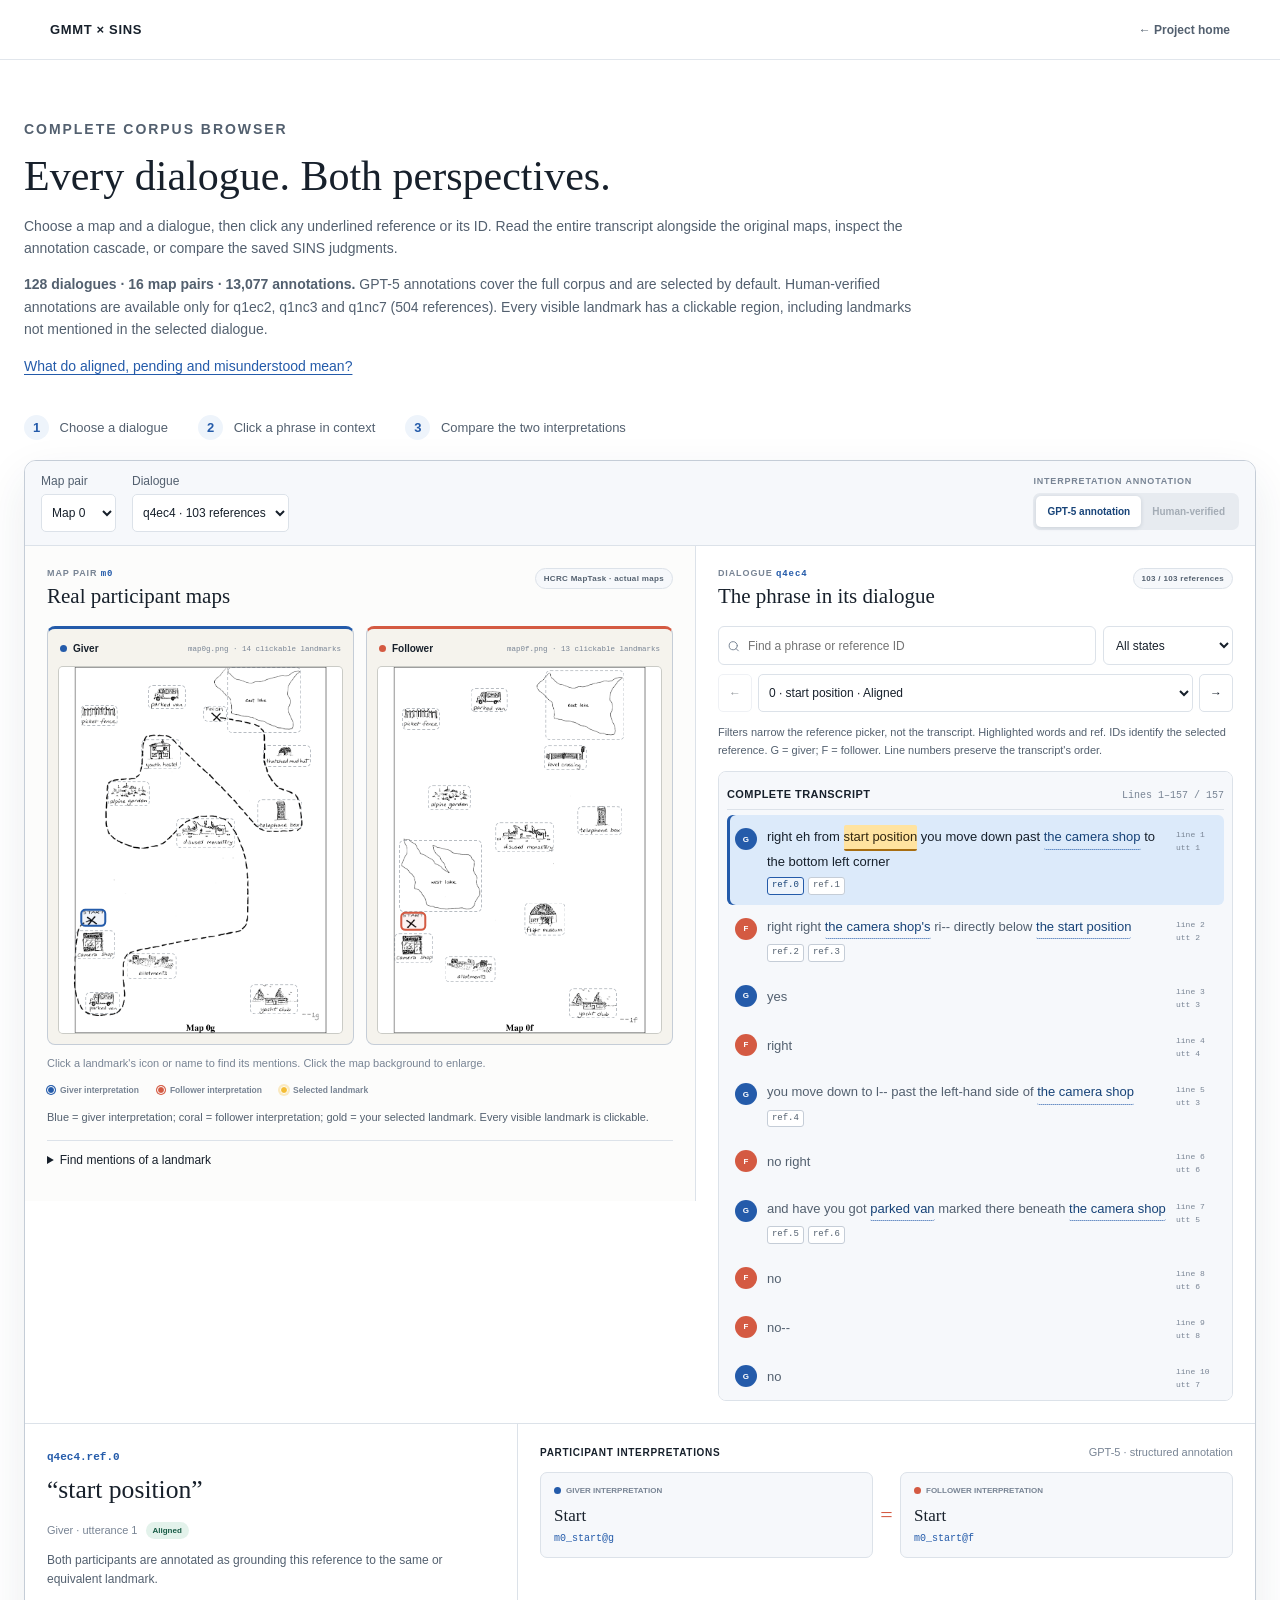
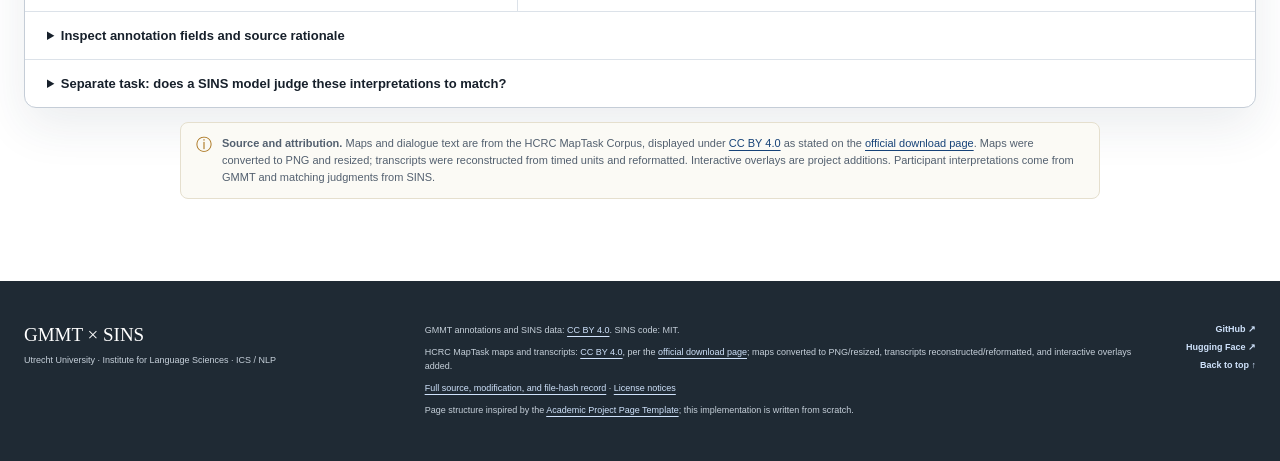
==== explorer.html @ 0f82bf80 "Release MapTask Vis with full corpus explorer and Pages deployment" ====
<!doctype html>
<html lang="en"><head>
  <meta charset="utf-8" /><meta name="viewport" content="width=device-width, initial-scale=1" />
  <title>Browse all MapTask dialogues & annotations · GMMT × SINS</title>
  <meta name="description" content="Explore all 128 MapTask dialogues, 16 map pairs and 13,077 GMMT reference annotations, with saved SINS matching judgments." />
  <meta property="og:title" content="GMMT × SINS · Full corpus browser" />
  <meta property="og:description" content="128 dialogues, 16 map pairs and 13,077 perspectivist annotations. Follow each reference in its complete dialogue." />
  <link rel="canonical" href="https://chnln.github.io/maptask-vis/explorer.html" />
  <meta property="og:url" content="https://chnln.github.io/maptask-vis/explorer.html" />
  <link rel="stylesheet" href="./styles.css" />
  <script type="module" src="./app.js"></script>
</head><body class="corpus-page" data-view="corpus">
  <a class="skip-link" href="#explorer">Skip to the corpus browser</a>
  <header class="site-header"><a class="site-mark" href="./index.html">GMMT × SINS</a><nav aria-label="Project navigation"><a href="./index.html">← Project home</a></nav></header>
  <main id="top"><section class="corpus-intro page-width"><p class="section-number">Complete corpus browser</p><h1>Every dialogue. Both perspectives.</h1><p>Choose a map and a dialogue, then click any underlined reference or its ID. Read the entire transcript alongside the original maps, inspect the annotation cascade, or compare the saved SINS judgments.</p><p><strong>128 dialogues · 16 map pairs · 13,077 annotations.</strong> GPT-5 annotations cover the full corpus and are selected by default. Human-verified annotations are available only for q1ec2, q1nc3 and q1nc7 (504 references). Every visible landmark has a clickable region, including landmarks not mentioned in the selected dialogue.</p><p><a href="./index.html#understanding-states-title">What do aligned, pending and misunderstood mean?</a></p></section>
        <section id="explorer" class="paper-section demo-section page-width" aria-labelledby="explorer-title">
        <div class="section-heading">
          <span class="section-number">Interactive demo</span>
          <h2 id="explorer-title">One expression, two situated interpretations</h2>
          <p>
            Click an underlined phrase in the dialogue. The coloured map outlines and the two interpretation cards update for that exact reference. The opening parked-van case is a real exchange (q8nc6), not the papers' simplified dialogue.
          </p>
        </div>

        <div class="reading-guide"><span><b>1</b> Choose a dialogue</span><span><b>2</b> Click a phrase in context</span><span><b>3</b> Compare the two interpretations</span></div>
        <div class="explorer-frame">
          <div class="explorer-toolbar">
            <div class="map-switcher" role="group" aria-label="Choose map pair" id="map-switcher"></div>
            <div class="corpus-selectors" hidden><label>Map pair<select id="corpus-map"></select></label><label>Dialogue<select id="corpus-dialogue"></select></label></div>
            <div class="annotation-control">
              <span>Interpretation annotation</span>
              <div class="segmented" role="group" aria-label="Choose annotation source">
                <button type="button" data-source="gpt5" class="is-active" aria-pressed="true">GPT-5 annotation</button>
                <button type="button" data-source="human" aria-pressed="false">Human-verified</button>
              </div>
            </div>
          </div>

          <div class="explorer-grid">
            <section class="maps-panel" aria-labelledby="map-panel-title">
              <div class="panel-heading">
                <div>
                  <span class="panel-kicker">Map pair <b id="current-map-id">m9</b></span>
                  <h3 id="map-panel-title">Real participant maps</h3>
                </div>
                <span class="map-source-badge">HCRC MapTask · actual maps</span>
              </div>

              <div class="map-pair" id="map-pair"></div>
              <p class="map-zoom-help">Click a landmark's icon or name to find its mentions. Click the map background to enlarge.</p>

              <div class="map-legend" aria-label="Map overlay legend">
                <span><i class="legend-shared"></i> Giver interpretation</span>
                <span><i class="legend-unique"></i> Follower interpretation</span>
                <span><i class="legend-active"></i> Selected landmark</span>
              </div>
              <p class="overlay-note" id="overlay-note"></p>
              <details class="landmark-picker" id="landmark-picker"><summary>Find mentions of a landmark <span id="landmark-selection-label"></span></summary><div id="landmark-list"></div></details>
              <div id="landmark-mentions" class="landmark-mentions"></div>
            </section>

            <aside class="trace-panel" aria-labelledby="trace-title">
              <div class="panel-heading trace-heading">
                <div>
                  <span class="panel-kicker">Dialogue <b id="current-dialogue-id">q1ec2</b></span>
                  <h3 id="trace-title">The phrase in its dialogue</h3>
                </div>
                <span class="trace-count" id="trace-count">0 REs</span>
              </div>

              <div class="trace-tools">
                <label class="search-field">
                  <span class="sr-only">Search reference expressions</span>
                  <svg viewBox="0 0 24 24" aria-hidden="true"><path d="m21 21-4.4-4.4m2.4-5.1a7.5 7.5 0 1 1-15 0 7.5 7.5 0 0 1 15 0Z" /></svg>
                  <input id="trace-search" type="search" placeholder="Find a phrase or reference ID" />
                </label>
                <label class="status-field">
                  <span class="sr-only">Filter by annotation status</span>
                  <select id="status-filter">
                    <option value="all">All states</option>
                    <option value="misunderstood">Misunderstood</option>
                    <option value="pending">Pending</option>
                    <option value="aligned">Aligned</option>
                  </select>
                </label>
              </div>

              <div class="reference-navigation"><button type="button" id="previous-ref" aria-label="Previous reference">←</button><label><span class="sr-only">Selected reference expression</span><select id="reference-select"></select></label><button type="button" id="next-ref" aria-label="Next reference">→</button></div>
              <p class="dialogue-help" id="dialogue-help">Highlighted words are the selected reference. G = giver; F = follower. Line numbers follow the transcript, not alternating speaker turns.</p>
              <div class="dialogue-excerpt" id="dialogue-excerpt" aria-live="polite"></div>
            </aside>
          </div>

          <section class="detail-panel" aria-labelledby="detail-title" aria-live="polite">
            <div class="detail-context">
              <span class="detail-id" id="detail-id">Selected reference</span>
              <blockquote id="detail-expression">—</blockquote>
              <div class="detail-meta">
                <span id="detail-speaker"></span>
                <span class="status-pill" id="detail-status"></span>
              </div>
              <p id="status-explanation" class="status-explanation"></p>
            </div>

            <div class="interpretation-group">
              <div class="detail-label-row">
                <h3 id="detail-title">Participant interpretations</h3>
                <span id="annotation-source-label"></span>
              </div>
              <div class="interpretation-cards">
                <article>
                  <span><i class="giver-dot"></i> Giver interpretation</span>
                  <strong id="giver-interpretation">—</strong>
                  <code id="giver-id"></code>
                </article>
                <span class="comparison-symbol" id="comparison-symbol" aria-label="Different interpretations">≠</span>
                <article>
                  <span><i class="follower-dot"></i> Follower interpretation</span>
                  <strong id="follower-interpretation">—</strong>
                  <code id="follower-id"></code>
                </article>
              </div>
            </div>

          </section>
          <p id="anchor-note" class="anchor-note" hidden></p>
          <details class="annotation-inspector"><summary>Inspect annotation fields and source rationale</summary><div id="annotation-fields"></div><p id="annotation-reason"></p><p class="inspector-note">Rationale text is retained from the selected source, not independently verified by this website. Null means the field was not evaluated in the annotation cascade.</p></details>
          <details class="sins-inspector"><summary>Separate task: does a SINS model judge these interpretations to match?</summary><div class="judgment-group">
              <div class="detail-label-row">
                <h3>Interpretation matching · Yes / No</h3>
                <span>Qwen3-VL-8B-Instruct · dialogue start through current transaction</span>
              </div>
              <div class="judgment-cards">
                <article><span>SINS dataset target</span><strong id="gold-judgment">—</strong></article>
                <article><span>Dialogue only</span><strong id="text-judgment">—</strong></article>
                <article class="emphasis"><span>Dialogue + both maps</span><strong id="maps-judgment">—</strong></article>
              </div>
              <p>These are matching judgments, not landmark predictions. The SINS target comes from the released GPT-5 annotation layer and does not change when you inspect a human-verified annotation above. A dash means no saved prediction is available.</p>
            </div></details>
        </div>

        <div class="browse-corpus-cta"><div><h3>Follow the whole conversation</h3><p>All 128 dialogues · 16 map pairs · 13,077 reference annotations<br />GPT-5 throughout; human-verified annotations for 3 dialogues (504 references).</p></div><a id="browse-corpus" href="./explorer.html">Browse all dialogues &amp; annotations <span aria-hidden="true">↗</span></a></div>

        <div class="rights-note">
          <span aria-hidden="true">ⓘ</span>
          <p>
            <strong>Source and attribution.</strong> Maps and dialogue text are from the HCRC MapTask Corpus, displayed under <a href="https://creativecommons.org/licenses/by/4.0/" target="_blank" rel="noreferrer">CC BY 4.0</a> as stated on the <a href="https://groups.inf.ed.ac.uk/maptask/maptasknxt.html" target="_blank" rel="noreferrer">official download page</a>. Maps were converted to PNG and resized; transcripts were reconstructed from timed units and reformatted. Interactive overlays are project additions. Participant interpretations come from GMMT and matching judgments from SINS.
          </p>
        </div>
        <dialog id="map-zoom-dialog" class="map-zoom-dialog" aria-labelledby="map-zoom-title" aria-describedby="map-zoom-help">
          <div class="map-zoom-heading">
            <h2 id="map-zoom-title">Enlarged map</h2>
            <button id="map-zoom-close" type="button" aria-label="Close enlarged map" autofocus>×</button>
          </div>
          <button id="map-zoom-image" class="map-zoom-image" type="button" aria-label="Close enlarged map"></button>
          <p id="map-zoom-help">Click the map again, click outside, or press Esc to close.</p>
        </dialog>
      </section>


  </main>    <footer>
      <div class="footer-inner page-width">
        <div>
          <strong>GMMT × SINS</strong>
          <p>Utrecht University · Institute for Language Sciences · ICS / NLP</p>
        </div>
        <div class="footer-notes">
          <p>GMMT annotations and SINS data: <a href="https://creativecommons.org/licenses/by/4.0/" target="_blank" rel="noreferrer">CC BY 4.0</a>. SINS code: MIT.</p>
          <p>HCRC MapTask maps and transcripts: <a href="https://creativecommons.org/licenses/by/4.0/" target="_blank" rel="noreferrer">CC BY 4.0</a>, per the <a href="https://groups.inf.ed.ac.uk/maptask/maptasknxt.html" target="_blank" rel="noreferrer">official download page</a>; maps converted to PNG/resized, transcripts reconstructed/reformatted, and interactive overlays added.</p>
          <p><a href="./CREDITS.md">Full source, modification, and file-hash record</a> · <a href="./NOTICE.md">License notices</a></p>
          <p>Page structure inspired by the <a href="https://github.com/eliahuhorwitz/Academic-project-page-template" target="_blank" rel="noreferrer">Academic Project Page Template</a>; this implementation is written from scratch.</p>
        </div>
        <div class="footer-links">
          <a href="https://github.com/chnln" target="_blank" rel="noreferrer">GitHub ↗</a>
          <a href="https://huggingface.co/chnln" target="_blank" rel="noreferrer">Hugging Face ↗</a>
          <a href="#top">Back to top ↑</a>
        </div>
      </div>
    </footer>
  <noscript>The corpus browser needs JavaScript. Download the datasets from the project homepage to inspect them separately.</noscript>
</body></html>
---- styles.css ----
:root {
  --ink: #17202b;
  --ink-soft: #53606f;
  --muted: #788494;
  --paper: #ffffff;
  --wash: #f6f8fb;
  --wash-blue: #eef4fb;
  --line: #dce2e9;
  --line-dark: #c5cdd7;
  --blue: #245baa;
  --blue-deep: #174378;
  --blue-pale: #dceafa;
  --coral: #d45a42;
  --coral-pale: #fae8e3;
  --gold: #f4bd35;
  --green: #2f7d62;
  --green-pale: #e3f2eb;
  --amber: #a66d12;
  --amber-pale: #fbefd5;
  --display: Georgia, "Times New Roman", serif;
  --sans: Inter, ui-sans-serif, -apple-system, BlinkMacSystemFont, "Segoe UI", sans-serif;
  --mono: "SFMono-Regular", Consolas, "Liberation Mono", monospace;
  --shadow-soft: 0 18px 48px rgba(32, 51, 73, 0.09);
  --shadow-card: 0 8px 28px rgba(32, 51, 73, 0.07);
}

*,
*::before,
*::after {
  box-sizing: border-box;
}

html {
  scroll-behavior: smooth;
  scroll-padding-top: 76px;
}

body {
  margin: 0;
  color: var(--ink);
  background: var(--paper);
  font-family: var(--sans);
  -webkit-font-smoothing: antialiased;
  text-rendering: optimizeLegibility;
}

button,
input,
select {
  font: inherit;
}

button,
a {
  -webkit-tap-highlight-color: transparent;
}

a {
  color: var(--blue);
  text-underline-offset: 3px;
}

img {
  display: block;
  max-width: 100%;
}

button:focus-visible,
a:focus-visible,
input:focus-visible,
select:focus-visible,
[tabindex="0"]:focus-visible {
  outline: 3px solid rgba(36, 91, 170, 0.28);
  outline-offset: 3px;
}

.page-width {
  width: min(1180px, calc(100% - 48px));
  margin-inline: auto;
}

.narrow-width {
  width: min(960px, calc(100% - 48px));
  margin-inline: auto;
}

.skip-link {
  position: fixed;
  z-index: 200;
  top: 12px;
  left: 12px;
  padding: 10px 14px;
  color: #fff;
  background: var(--blue-deep);
  border-radius: 7px;
  transform: translateY(-180%);
}

.skip-link:focus {
  transform: translateY(0);
}

.sr-only,
.skip-link:not(:focus) {
  position: absolute;
  width: 1px;
  height: 1px;
  padding: 0;
  margin: -1px;
  overflow: hidden;
  clip: rect(0, 0, 0, 0);
  white-space: nowrap;
  border: 0;
}

.site-header {
  position: sticky;
  z-index: 100;
  top: 0;
  display: flex;
  align-items: center;
  justify-content: space-between;
  min-height: 60px;
  padding: 0 max(24px, calc((100vw - 1180px) / 2));
  border-bottom: 1px solid rgba(220, 226, 233, 0.86);
  background: rgba(255, 255, 255, 0.94);
  backdrop-filter: blur(16px);
}

.site-mark {
  display: inline-flex;
  align-items: center;
  gap: 9px;
  color: var(--ink);
  font-size: 13px;
  font-weight: 760;
  letter-spacing: 0.05em;
  text-decoration: none;
}

.site-mark b {
  color: var(--coral);
  font-family: var(--display);
  font-weight: 400;
}

.site-mark-symbol {
  position: relative;
  width: 23px;
  height: 18px;
}

.site-mark-symbol i {
  position: absolute;
  top: 2px;
  width: 14px;
  height: 14px;
  border: 1.5px solid var(--blue);
  border-radius: 50%;
}

.site-mark-symbol i:first-child {
  left: 0;
  background: rgba(36, 91, 170, 0.06);
}

.site-mark-symbol i:last-child {
  right: 0;
  border-color: var(--coral);
  background: rgba(212, 90, 66, 0.06);
}

.site-header nav {
  display: flex;
  align-items: center;
  gap: 28px;
}

.site-header nav a {
  color: var(--ink-soft);
  font-size: 12px;
  font-weight: 650;
  text-decoration: none;
  transition: color 160ms ease;
}

.site-header nav a:hover {
  color: var(--blue);
}

.paper-hero {
  padding-top: clamp(76px, 9vw, 124px);
  padding-bottom: 52px;
  text-align: center;
}

.venue-line {
  display: flex;
  align-items: center;
  justify-content: center;
  gap: 12px;
  margin: 0 0 22px;
  color: var(--blue);
  font-size: 12px;
  font-weight: 800;
  letter-spacing: 0.13em;
  text-transform: uppercase;
}

.venue-line i {
  color: var(--line-dark);
  font-family: var(--display);
  font-size: 19px;
  font-style: normal;
  font-weight: 400;
}

.paper-hero h1 {
  max-width: 1040px;
  margin: 0 auto;
  font-family: var(--display);
  font-size: clamp(43px, 6.2vw, 77px);
  font-weight: 500;
  letter-spacing: -0.044em;
  line-height: 1.04;
}

.paper-hero h1 em {
  color: var(--blue-deep);
  font-style: normal;
}

.subtitle {
  max-width: 870px;
  margin: 24px auto 0;
  color: var(--ink-soft);
  font-family: var(--display);
  font-size: clamp(18px, 2vw, 25px);
  line-height: 1.45;
}

.authors {
  display: flex;
  flex-wrap: wrap;
  align-items: center;
  justify-content: center;
  gap: 8px 12px;
  margin: 30px 0 0;
  font-size: 17px;
}

.authors a,
.authors span:not(:nth-child(even)) {
  color: var(--blue);
}

.authors a {
  text-decoration-thickness: 1px;
}

.authors > span:nth-child(even) {
  color: var(--line-dark);
}

.affiliation {
  margin: 11px 0 0;
  color: var(--ink-soft);
  font-size: 14px;
}

.resource-buttons {
  display: flex;
  flex-wrap: wrap;
  justify-content: center;
  gap: 10px;
  margin-top: 34px;
}

.resource-buttons > a {
  display: inline-flex;
  align-items: center;
  gap: 10px;
  min-width: 152px;
  min-height: 56px;
  padding: 8px 15px;
  color: #fff;
  background: #263442;
  border: 1px solid #263442;
  border-radius: 8px;
  text-align: left;
  text-decoration: none;
  box-shadow: 0 5px 13px rgba(26, 40, 55, 0.12);
  transition: transform 160ms ease, background 160ms ease, box-shadow 160ms ease;
}

.resource-buttons > a:hover {
  background: var(--blue-deep);
  box-shadow: 0 8px 18px rgba(26, 40, 55, 0.18);
  transform: translateY(-2px);
}

.resource-icon {
  display: grid;
  flex: 0 0 auto;
  place-items: center;
  width: 27px;
  height: 27px;
  color: #fff;
  border: 1px solid rgba(255, 255, 255, 0.4);
  border-radius: 50%;
  font-family: var(--display);
  font-size: 15px;
}

.resource-icon.code-icon {
  width: auto;
  border: 0;
  border-radius: 0;
  font-family: var(--mono);
  font-size: 12px;
}

.resource-buttons b,
.resource-buttons small {
  display: block;
}

.resource-buttons b {
  font-size: 12px;
  font-weight: 760;
}

.resource-buttons small {
  margin-top: 2px;
  color: rgba(255, 255, 255, 0.68);
  font-size: 9px;
  letter-spacing: 0.025em;
}

.teaser {
  padding: 20px 0 70px;
}

.teaser-maps {
  position: relative;
  display: grid;
  grid-template-columns: 1fr 1fr;
  gap: 18px;
  max-width: 960px;
  margin: 0 auto;
  padding: 20px;
  background: var(--wash);
  border: 1px solid var(--line);
  border-radius: 14px;
  box-shadow: var(--shadow-soft);
}

.teaser-maps figure {
  min-width: 0;
  margin: 0;
}

.teaser-image-wrap {
  position: relative;
  height: clamp(310px, 44vw, 520px);
  overflow: hidden;
  background: #e9e7df;
  border: 1px solid var(--line-dark);
  border-radius: 8px;
}

.teaser-image-wrap::after {
  position: absolute;
  inset: 0;
  pointer-events: none;
  content: "";
  box-shadow: inset 0 0 0 1px rgba(255, 255, 255, 0.35);
}

.teaser-image-wrap img {
  width: 100%;
  height: 100%;
  object-fit: contain;
}

.teaser-image-wrap > span {
  position: absolute;
  z-index: 2;
  top: 13px;
  left: 13px;
  padding: 6px 10px;
  color: #fff;
  background: rgba(23, 32, 43, 0.86);
  border-radius: 999px;
  font-size: 10px;
  font-weight: 800;
  letter-spacing: 0.08em;
  text-transform: uppercase;
}

.giver-accent {
  border-top: 3px solid var(--blue);
}

.follower-accent {
  border-top: 3px solid var(--coral);
}

.teaser-maps figcaption {
  margin-top: 9px;
  color: var(--muted);
  font-family: var(--mono);
  font-size: 10px;
  text-align: center;
}

.teaser-question {
  position: absolute;
  z-index: 4;
  top: 50%;
  left: 50%;
  display: flex;
  flex-direction: column;
  align-items: center;
  width: 150px;
  padding: 13px 12px;
  background: rgba(255, 255, 255, 0.96);
  border: 1px solid var(--line-dark);
  border-radius: 10px;
  box-shadow: var(--shadow-card);
  text-align: center;
  transform: translate(-50%, -50%);
}

.teaser-question span {
  color: var(--ink-soft);
  font-family: var(--display);
  font-size: 13px;
}

.teaser-question b {
  margin: 2px 0;
  color: var(--coral);
  font-family: var(--display);
  font-size: 25px;
  font-weight: 400;
}

.teaser-caption {
  max-width: 850px;
  margin: 23px auto 0;
  color: var(--ink-soft);
  font-family: var(--display);
  font-size: 17px;
  line-height: 1.7;
  text-align: center;
}

.paper-section {
  padding-top: 82px;
  padding-bottom: 82px;
}

.paper-section > h2,
.section-heading h2 {
  margin: 0;
  font-family: var(--display);
  font-size: clamp(31px, 4vw, 45px);
  font-weight: 500;
  letter-spacing: -0.028em;
  line-height: 1.15;
}

#abstract {
  border-top: 1px solid var(--line);
}

#abstract > h2 {
  margin-bottom: 28px;
  text-align: center;
}

.abstract-grid {
  display: grid;
  grid-template-columns: minmax(0, 1.6fr) minmax(280px, 1fr);
  gap: 32px 42px;
  align-items: start;
}

.abstract-intro { grid-column: 1 / -1; }

.abstract-grid p {
  margin: 0;
  color: #303c49;
  font-family: var(--display);
  font-size: 18px;
  line-height: 1.78;
}

.research-question {
  --question-accent: var(--blue);
  padding: 23px 24px;
  background: var(--wash-blue);
  border: 1px solid var(--line);
  border-top: 3px solid var(--question-accent);
  border-radius: 9px;
}

.sins-questions {
  --question-accent: var(--coral);
  background: #fcf5f2;
  border-color: #ecdcd5;
  border-top-color: var(--question-accent);
}

.research-question > span {
  color: var(--question-accent);
  font-size: 10px;
  font-weight: 750;
  letter-spacing: 0.08em;
  text-transform: uppercase;
}

.research-question h3 {
  margin: 10px 0 17px;
  color: var(--ink);
  font: 23px/1.2 var(--display);
}

.research-question ol {
  margin: 0;
  padding-left: 18px;
  color: var(--ink-soft);
  font-size: 14px;
  line-height: 1.7;
}

.research-question li + li {
  margin-top: 13px;
}

.research-question li::marker {
  color: var(--question-accent);
  font-size: 11px;
  font-weight: 700;
}

.understanding-states { padding-top: 42px; }
.understanding-states h2 { margin: 0 0 16px; font: 30px/1.2 var(--display); }
.states-intro { max-width: 900px; color: var(--ink-soft); font-size: 15px; line-height: 1.75; }
.state-cards { display: grid; grid-template-columns: repeat(3, minmax(0, 1fr)); gap: 20px; margin-top: 25px; }
.state-cards article { padding: 24px; border: 1px solid var(--line); border-radius: 8px; }
.state-cards strong { display: block; margin-top: 18px; font: 31px/1.2 var(--display); }
.state-cards small { margin-left: 8px; color: var(--muted); font: 14px var(--sans); }
.state-cards p { margin-bottom: 0; color: var(--ink-soft); font-size: 14px; line-height: 1.7; }
.states-source { margin: 15px 0 0; color: var(--muted); font-size: 11px; line-height: 1.6; }

.stat-strip {
  display: grid;
  grid-template-columns: repeat(4, 1fr);
  margin-top: 8px;
  margin-bottom: 8px;
  border-block: 1px solid var(--line);
}

.stat-strip > div {
  display: flex;
  flex-direction: column;
  align-items: center;
  gap: 5px;
  padding: 27px 12px;
  text-align: center;
}

.stat-strip > div + div {
  border-left: 1px solid var(--line);
}

.stat-strip strong {
  color: var(--blue-deep);
  font-family: var(--display);
  font-size: 31px;
  font-weight: 500;
}

.stat-strip span {
  color: var(--muted);
  font-size: 10px;
  font-weight: 750;
  letter-spacing: 0.07em;
  text-transform: uppercase;
}

.section-heading {
  max-width: 840px;
  margin-bottom: 36px;
}

.section-heading.compact {
  margin-bottom: 32px;
}

.section-heading.centered {
  margin-right: auto;
  margin-left: auto;
  text-align: center;
}

.section-number {
  display: block;
  margin-bottom: 12px;
  color: var(--blue);
  font-size: 10px;
  font-weight: 850;
  letter-spacing: 0.14em;
  text-transform: uppercase;
}

.section-heading > p {
  max-width: 780px;
  margin: 16px 0 0;
  color: var(--ink-soft);
  font-size: 15px;
  line-height: 1.72;
}

.section-heading.centered > p {
  margin-inline: auto;
}

.demo-section {
  padding-top: 96px;
}

.explorer-frame {
  overflow: hidden;
  background: #fff;
  border: 1px solid var(--line-dark);
  border-radius: 12px;
  box-shadow: var(--shadow-soft);
}

.explorer-toolbar {
  display: flex;
  align-items: stretch;
  justify-content: space-between;
  gap: 22px;
  min-height: 76px;
  padding: 13px 16px;
  background: var(--wash);
  border-bottom: 1px solid var(--line);
}

.map-switcher {
  display: flex;
  flex: 1;
  gap: 7px;
  min-width: 0;
  overflow-x: auto;
  scrollbar-width: thin;
}

.map-switcher button {
  display: flex;
  flex: 0 0 auto;
  flex-direction: column;
  align-items: flex-start;
  justify-content: center;
  min-width: 126px;
  padding: 8px 12px;
  color: var(--ink-soft);
  background: #fff;
  border: 1px solid var(--line);
  border-radius: 7px;
  cursor: pointer;
  text-align: left;
  transition: border-color 150ms ease, background 150ms ease;
}

.map-switcher button:hover {
  border-color: #9db7d9;
}

.map-switcher button.is-active {
  color: var(--blue-deep);
  background: var(--wash-blue);
  border-color: var(--blue);
  box-shadow: inset 0 0 0 1px var(--blue);
}

.map-switcher button span {
  font-family: var(--mono);
  font-size: 12px;
  font-weight: 800;
}

.map-switcher button small {
  max-width: 145px;
  margin-top: 4px;
  overflow: hidden;
  font-size: 9px;
  text-overflow: ellipsis;
  white-space: nowrap;
}

.annotation-control {
  display: flex;
  flex: 0 0 auto;
  flex-direction: column;
  justify-content: center;
  gap: 7px;
}

.annotation-control > span {
  color: var(--muted);
  font-size: 9px;
  font-weight: 800;
  letter-spacing: 0.09em;
  text-transform: uppercase;
}

.segmented {
  display: flex;
  padding: 3px;
  background: #e7ebf0;
  border-radius: 7px;
}

.segmented button {
  min-height: 31px;
  padding: 0 11px;
  color: var(--ink-soft);
  background: transparent;
  border: 0;
  border-radius: 5px;
  cursor: pointer;
  font-size: 10px;
  font-weight: 700;
}

.segmented button.is-active {
  color: var(--blue-deep);
  background: #fff;
  box-shadow: 0 1px 4px rgba(31, 51, 72, 0.14);
}

.explorer-grid {
  display: grid;
  grid-template-columns: minmax(0, 1.58fr) minmax(330px, 0.82fr);
  min-height: 650px;
}

.maps-panel,
.trace-panel {
  min-width: 0;
  padding: 22px;
}

.maps-panel {
  background: #fcfcfb;
  border-right: 1px solid var(--line);
}

.trace-panel {
  display: flex;
  flex-direction: column;
  background: #fff;
}

.panel-heading {
  display: flex;
  align-items: flex-start;
  justify-content: space-between;
  gap: 16px;
  margin-bottom: 17px;
}

.panel-kicker {
  display: block;
  margin-bottom: 5px;
  color: var(--muted);
  font-size: 9px;
  font-weight: 800;
  letter-spacing: 0.1em;
  text-transform: uppercase;
}

.panel-kicker b {
  color: var(--blue);
  font-family: var(--mono);
  font-weight: 800;
  text-transform: none;
}

.panel-heading h3 {
  margin: 0;
  font-family: var(--display);
  font-size: 21px;
  font-weight: 500;
}

.map-source-badge,
.trace-count {
  flex: 0 0 auto;
  padding: 5px 8px;
  color: var(--ink-soft);
  background: var(--wash);
  border: 1px solid var(--line);
  border-radius: 999px;
  font-size: 8px;
  font-weight: 750;
  letter-spacing: 0.04em;
}

.map-pair {
  display: grid;
  grid-template-columns: repeat(2, minmax(0, 1fr));
  gap: 12px;
}

.map-card {
  position: relative;
  min-width: 0;
  padding: 10px;
  background: #f5f3ed;
  border: 1px solid var(--line-dark);
  border-radius: 8px;
}

.map-card.giver {
  border-top: 3px solid var(--blue);
}

.map-card.follower {
  border-top: 3px solid var(--coral);
}

.map-card-heading {
  display: flex;
  align-items: center;
  justify-content: space-between;
  gap: 8px;
  min-height: 27px;
  padding: 0 2px 8px;
}

.map-card-heading > span {
  display: inline-flex;
  align-items: center;
  gap: 6px;
  font-size: 10px;
  font-weight: 780;
}

.map-card-heading i,
.giver-dot,
.follower-dot {
  display: inline-block;
  width: 7px;
  height: 7px;
  background: var(--blue);
  border-radius: 50%;
}

.map-card.follower .map-card-heading i,
.follower-dot {
  background: var(--coral);
}

.map-card-heading small {
  color: var(--muted);
  font-family: var(--mono);
  font-size: 7.5px;
}

/* Real-map renderers keep the image and percentage-based hotspot overlay aligned. */
.real-map-wrap,
.map-image-wrap,
.real-map-stage,
.map-stage {
  position: relative;
  width: 100%;
  overflow: hidden;
  background: #ebe8de;
  border: 1px solid rgba(116, 126, 137, 0.28);
  border-radius: 5px;
}

.real-map-image,
.map-image,
.real-map,
.map-card img {
  display: block;
  width: 100%;
  height: auto;
  object-fit: contain;
}

.hotspot-layer {
  position: absolute;
  z-index: 3;
  inset: 0;
  pointer-events: none;
}

.map-zoom-trigger {
  display: block;
  width: 100%;
  padding: 0;
  border: 0;
  background: transparent;
}

button.map-zoom-trigger { cursor: zoom-in; }
.map-zoom-trigger:focus-visible { outline-offset: -4px; }
.map-zoom-help { margin: 10px 0; color: var(--muted); font-size: 11px; line-height: 1.6; }
.map-zoom-open { overflow: hidden; }
.map-zoom-dialog {
  max-width: calc(100vw - 24px);
  max-height: calc(100dvh - 24px);
  margin: auto;
  padding: 14px;
  border: 1px solid var(--line);
  border-radius: 12px;
  color: var(--ink);
  background: var(--paper);
  box-shadow: var(--shadow-soft);
  overflow: auto;
}
.map-zoom-dialog::backdrop { background: rgba(15, 25, 39, .78); }
.map-zoom-heading { display: flex; align-items: center; justify-content: space-between; gap: 16px; margin-bottom: 10px; }
.map-zoom-heading h2 { margin: 0; font-size: 15px; font-weight: 600; }
.map-zoom-heading button { width: 32px; height: 32px; border: 1px solid var(--line); border-radius: 50%; background: var(--wash); color: var(--ink); font-size: 23px; line-height: 1; }
.map-zoom-image {
  position: relative;
  display: block;
  /* Keep the original 791:1024 ratio while fitting the viewport and dialog header. */
  width: min(791px, calc(100vw - 56px), calc((100dvh - 132px) * 0.7724609375));
  margin: auto;
  padding: 0;
  border: 0;
  background: white;
}
button.map-zoom-image { cursor: zoom-out; }
.map-zoom-image .map-hotspot { pointer-events: none; }
.map-zoom-dialog > p { margin: 10px 0 0; color: var(--muted); font-size: 11px; line-height: 1.5; text-align: center; }

.landmark-map {
  display: block;
  width: 100%;
  height: auto;
  color: rgba(85, 102, 111, 0.26);
  overflow: visible;
}

.map-paper {
  fill: #f0eee6;
  stroke: rgba(74, 89, 98, 0.26);
  stroke-width: 0.35;
}

.map-grid {
  opacity: 0.45;
}

.terrain-line {
  fill: none;
  stroke: rgba(82, 107, 99, 0.25);
  stroke-width: 0.45;
  stroke-dasharray: 2 2;
}

.route-shadow,
.route-line {
  fill: none;
  stroke-linecap: round;
  stroke-linejoin: round;
}

.route-shadow {
  stroke: rgba(255, 255, 255, 0.8);
  stroke-width: 2.5;
}

.route-line {
  stroke: #677b75;
  stroke-width: 1;
  stroke-dasharray: 2.5 1.4;
}

.map-caption {
  fill: #8a9299;
  font-family: var(--mono);
  font-size: 2.1px;
  letter-spacing: 0.25px;
}

.landmark-node {
  cursor: pointer;
}

.node-hit {
  fill: transparent;
}

.node-ring {
  fill: rgba(255, 255, 255, 0.9);
  stroke: #6e7d86;
  stroke-width: 0.75;
}

.node-core {
  fill: #74838b;
}

.node-initials {
  fill: #fff;
  font-size: 2.25px;
  font-weight: 800;
  text-anchor: middle;
  pointer-events: none;
}

.node-name {
  fill: #3f4d55;
  font-family: var(--sans);
  font-size: 2.8px;
  font-weight: 690;
  paint-order: stroke;
  stroke: rgba(248, 247, 242, 0.96);
  stroke-width: 1.2px;
  stroke-linejoin: round;
  text-anchor: middle;
  pointer-events: none;
}

.landmark-node.unique .node-ring {
  stroke: var(--gold);
}

.landmark-node.unique .node-core {
  fill: var(--gold);
}

.landmark-node.active.giver .node-ring,
.landmark-node.selected.giver .node-ring {
  stroke: var(--blue);
  stroke-width: 1.3;
}

.landmark-node.active.giver .node-core,
.landmark-node.selected.giver .node-core {
  fill: var(--blue);
}

.landmark-node.active.follower .node-ring,
.landmark-node.selected.follower .node-ring {
  stroke: var(--coral);
  stroke-width: 1.3;
}

.landmark-node.active.follower .node-core,
.landmark-node.selected.follower .node-core {
  fill: var(--coral);
}

.map-hotspot,
.hotspot,
.landmark-hotspot {
  position: absolute;
  z-index: 4;
  top: var(--y);
  left: var(--x);
  display: block;
  width: var(--w);
  height: var(--h);
  padding: 0;
  color: var(--ink);
  background: transparent;
  border: 0;
  border-radius: 5px;
  box-shadow: none;
  cursor: pointer;
  font-size: 8px;
  font-weight: 850;
  pointer-events: auto;
  transform: translate(-50%, -50%);
  transition: transform 140ms ease;
}

.hotspot-ring {
  position: absolute;
  inset: 0;
  background: transparent;
  border: 1px dashed rgba(83, 96, 111, .42);
  border-radius: 5px;
  box-shadow: none;
  transition: background 140ms ease, border-color 140ms ease, box-shadow 140ms ease;
}

.map-hotspot:hover,
.hotspot:hover,
.landmark-hotspot:hover,
.map-hotspot.is-active,
.hotspot.is-active,
.landmark-hotspot.is-active {
  box-shadow: none;
  transform: translate(-50%, -50%);
}

.map-hotspot:hover .hotspot-ring,
.map-hotspot.is-related .hotspot-ring {
  background: rgba(244, 189, 53, 0.06);
  border-style: solid;
}

.map-hotspot.is-active.giver .hotspot-ring {
  background: rgba(36, 91, 170, 0.07);
  border-color: var(--blue);
  border-width: 2px;
}

.map-hotspot.is-active.follower .hotspot-ring {
  background: rgba(212, 90, 66, 0.07);
  border-color: var(--coral);
  border-width: 2px;
}

.map-hotspot.is-selected .hotspot-ring { outline: 2px solid var(--gold); outline-offset: 2px; }

.hotspot-label {
  position: absolute;
  top: calc(100% + 5px);
  left: 50%;
  max-width: 115px;
  padding: 3px 5px;
  color: #fff;
  background: rgba(23, 32, 43, 0.9);
  border-radius: 4px;
  box-shadow: 0 1px 5px rgba(20, 39, 61, 0.22);
  font-size: clamp(6px, 0.65vw, 8px);
  line-height: 1.2;
  opacity: 0;
  pointer-events: none;
  text-align: center;
  transform: translateX(-50%);
  white-space: nowrap;
}

.map-hotspot:hover .hotspot-label,
.map-hotspot:focus-visible .hotspot-label {
  opacity: 1;
}

.map-legend {
  display: flex;
  flex-wrap: wrap;
  gap: 12px 18px;
  margin-top: 12px;
  color: var(--muted);
  font-size: 8.5px;
  font-weight: 650;
}

.map-legend span {
  display: inline-flex;
  align-items: center;
  gap: 5px;
}

.map-legend i {
  display: inline-block;
  width: 8px;
  height: 8px;
  background: var(--blue);
  border: 1px solid #fff;
  border-radius: 50%;
  box-shadow: 0 0 0 1px var(--blue);
}

.map-legend .legend-unique {
  background: var(--coral);
  box-shadow: 0 0 0 1px var(--coral);
}

.map-legend .legend-active {
  background: var(--gold);
  box-shadow: 0 0 0 2px rgba(244, 189, 53, 0.3);
}

.dialogue-excerpt {
  max-height: 220px;
  padding: 10px;
  overflow-y: auto;
  background: var(--wash);
  border: 1px solid var(--line);
  border-radius: 8px;
  scrollbar-width: thin;
}

.excerpt-heading {
  display: flex;
  align-items: baseline;
  justify-content: space-between;
  gap: 10px;
  padding: 2px 3px 9px;
  border-bottom: 1px solid var(--line);
}

.excerpt-heading span {
  color: var(--ink);
  font-size: 9px;
  font-weight: 800;
  letter-spacing: 0.04em;
  text-transform: uppercase;
}

.excerpt-heading small {
  color: var(--muted);
  font-family: var(--mono);
  font-size: 7px;
}

.excerpt-turns {
  padding-top: 5px;
}

.excerpt-unavailable {
  margin: 15px 8px;
  color: var(--muted);
  font-family: var(--display);
  font-size: 12px;
  text-align: center;
}

.excerpt-placeholder {
  margin: 12px;
  color: var(--muted);
  font-family: var(--display);
  font-size: 13px;
  line-height: 1.5;
  text-align: center;
}

.dialogue-turn,
.excerpt-turn,
.dialogue-excerpt > button {
  display: grid;
  grid-template-columns: 24px minmax(0, 1fr) auto;
  gap: 8px;
  width: 100%;
  padding: 7px;
  color: var(--ink-soft);
  background: transparent;
  border: 0;
  border-radius: 6px;
  cursor: pointer;
  font-size: 10px;
  line-height: 1.45;
  text-align: left;
}

.excerpt-turn > small {
  align-self: center;
  color: var(--muted);
  font-family: var(--mono);
  font-size: 6.5px;
  white-space: nowrap;
}

.excerpt-text {
  align-self: center;
  min-width: 0;
}

.dialogue-turn:hover,
.excerpt-turn:hover,
.dialogue-excerpt > button:hover {
  background: #fff;
}

.dialogue-turn.is-target,
.dialogue-turn.is-active,
.excerpt-turn.is-target,
.excerpt-turn.is-active,
.dialogue-excerpt > button.is-target,
.dialogue-excerpt > button.is-active {
  color: var(--ink);
  background: var(--blue-pale);
  box-shadow: inset 3px 0 var(--blue);
}

.dialogue-turn mark,
.excerpt-turn mark,
.dialogue-excerpt mark {
  padding: 1px 2px;
  color: inherit;
  background: #ffe6a5;
  border-radius: 2px;
}

.turn-role,
.excerpt-speaker,
.speaker-token {
  display: grid;
  place-items: center;
  width: 22px;
  height: 22px;
  color: #fff;
  background: var(--blue);
  border-radius: 50%;
  font-size: 8px;
  font-weight: 850;
}

.turn-role.follower,
.excerpt-turn.follower .excerpt-speaker,
.speaker-token.follower {
  background: var(--coral);
}

.trace-divider {
  display: flex;
  align-items: center;
  gap: 10px;
  margin: 15px 0 10px;
  color: var(--muted);
  font-size: 8px;
  font-weight: 800;
  letter-spacing: 0.08em;
  text-transform: uppercase;
}

.trace-divider::after {
  flex: 1;
  height: 1px;
  content: "";
  background: var(--line);
}

.trace-tools {
  display: grid;
  grid-template-columns: minmax(0, 1fr) 118px;
  gap: 7px;
  margin-bottom: 9px;
}

.search-field,
.status-field {
  position: relative;
  min-width: 0;
}

.search-field svg {
  position: absolute;
  top: 50%;
  left: 9px;
  width: 13px;
  fill: none;
  stroke: var(--muted);
  stroke-linecap: round;
  stroke-width: 1.8;
  transform: translateY(-50%);
}

.search-field input,
.status-field select {
  width: 100%;
  height: 34px;
  color: var(--ink);
  background: #fff;
  border: 1px solid var(--line);
  border-radius: 6px;
  font-size: 9px;
}

.search-field input {
  padding: 0 8px 0 29px;
}

.status-field select {
  padding: 0 25px 0 8px;
}

.trace-list {
  flex: 1;
  min-height: 190px;
  max-height: 265px;
  overflow-y: auto;
  border: 1px solid var(--line);
  border-radius: 7px;
  scrollbar-color: #bac3cd transparent;
  scrollbar-width: thin;
}

.trace-item {
  position: relative;
  display: grid;
  grid-template-columns: 25px minmax(0, 1fr) 10px;
  gap: 8px;
  align-items: center;
  width: 100%;
  padding: 9px 9px;
  color: var(--ink);
  background: #fff;
  border: 0;
  border-bottom: 1px solid #edf0f3;
  cursor: pointer;
  text-align: left;
}

.trace-item:last-child {
  border-bottom: 0;
}

.trace-item:hover {
  background: var(--wash);
}

.trace-item.is-active {
  background: var(--wash-blue);
  box-shadow: inset 3px 0 var(--blue);
}

.trace-copy {
  min-width: 0;
}

.trace-expression,
.trace-copy small {
  display: block;
  overflow: hidden;
  text-overflow: ellipsis;
  white-space: nowrap;
}

.trace-expression {
  font-family: var(--display);
  font-size: 12px;
}

.trace-copy small {
  margin-top: 3px;
  color: var(--muted);
  font-family: var(--mono);
  font-size: 7.5px;
}

.status-dot {
  width: 7px;
  height: 7px;
  background: #7d8b97;
  border-radius: 50%;
}

.status-dot.aligned {
  background: var(--green);
}

.status-dot.pending {
  background: var(--amber);
}

.status-dot.misunderstood {
  background: var(--coral);
}

.empty-trace {
  display: flex;
  flex-direction: column;
  align-items: center;
  justify-content: center;
  min-height: 180px;
  color: var(--muted);
  font-size: 10px;
}

.empty-trace span {
  margin-top: 5px;
}

.detail-panel {
  display: grid;
  grid-template-columns: 0.72fr 1.38fr 0.9fr;
  border-top: 1px solid var(--line);
  background: #fff;
}

.detail-panel > div {
  min-width: 0;
  padding: 22px;
}

.detail-panel > div + div {
  border-left: 1px solid var(--line);
}

.detail-id {
  display: inline-block;
  color: var(--blue);
  font-family: var(--mono);
  font-size: 9px;
  font-weight: 800;
}

.detail-context blockquote {
  margin: 11px 0 16px;
  font-family: var(--display);
  font-size: clamp(20px, 2vw, 28px);
  line-height: 1.2;
}

.detail-meta {
  display: flex;
  flex-wrap: wrap;
  align-items: center;
  gap: 8px;
  color: var(--muted);
  font-size: 9px;
}

.status-pill {
  padding: 4px 7px;
  border-radius: 999px;
  font-size: 8px;
  font-weight: 750;
}

.status-pill.aligned {
  color: #185b45;
  background: var(--green-pale);
}

.status-pill.pending {
  color: #80520c;
  background: var(--amber-pale);
}

.status-pill.misunderstood {
  color: #9d3829;
  background: var(--coral-pale);
}

.detail-label-row {
  display: flex;
  align-items: baseline;
  justify-content: space-between;
  gap: 9px;
  margin-bottom: 14px;
}

.detail-label-row h3 {
  margin: 0;
  font-size: 10px;
  font-weight: 820;
  letter-spacing: 0.07em;
  text-transform: uppercase;
}

.detail-label-row > span {
  color: var(--muted);
  font-size: 8px;
  text-align: right;
}

.interpretation-cards {
  display: grid;
  grid-template-columns: minmax(0, 1fr) 27px minmax(0, 1fr);
  align-items: stretch;
}

.interpretation-cards article {
  min-width: 0;
  padding: 13px;
  background: var(--wash);
  border: 1px solid var(--line);
  border-radius: 7px;
}

.interpretation-cards article > span {
  display: flex;
  align-items: center;
  gap: 5px;
  color: var(--muted);
  font-size: 8px;
  font-weight: 750;
  text-transform: uppercase;
}

.interpretation-cards strong,
.interpretation-cards code {
  display: block;
  min-width: 0;
  overflow: hidden;
  text-overflow: ellipsis;
  white-space: nowrap;
}

.interpretation-cards strong {
  margin-top: 9px;
  font-family: var(--display);
  font-size: 17px;
  font-weight: 500;
}

.interpretation-cards code {
  margin-top: 5px;
  color: var(--blue);
  font-family: var(--mono);
  font-size: 7.5px;
}

.comparison-symbol {
  display: grid;
  place-items: center;
  color: var(--coral);
  font-family: var(--display);
  font-size: 22px;
}

.judgment-cards {
  display: grid;
  grid-template-columns: repeat(3, 1fr);
  gap: 5px;
}

.judgment-cards article {
  padding: 9px 7px;
  background: var(--wash);
  border: 1px solid var(--line);
  border-radius: 6px;
  text-align: center;
}

.judgment-cards article.emphasis {
  background: var(--wash-blue);
  border-color: #a9c6e9;
}

.judgment-cards span,
.judgment-cards strong {
  display: block;
}

.judgment-cards span {
  color: var(--muted);
  font-size: 7px;
  font-weight: 760;
  text-transform: uppercase;
}

.judgment-cards strong {
  margin-top: 5px;
  font-family: var(--display);
  font-size: 19px;
  font-weight: 600;
}

.judgment-cards article.yes strong {
  color: var(--green);
}

.judgment-cards article.no strong {
  color: var(--coral);
}

.judgment-cards article.wrong {
  border-color: var(--coral);
  box-shadow: inset 0 -2px var(--coral);
}

.judgment-group > p {
  margin: 9px 0 0;
  color: var(--muted);
  font-size: 8px;
  line-height: 1.45;
}

.rights-note {
  display: flex;
  gap: 10px;
  max-width: 920px;
  margin: 14px auto 0;
  padding: 12px 15px;
  color: var(--ink-soft);
  background: #fbfaf5;
  border: 1px solid #e5dfce;
  border-radius: 8px;
}

.rights-note > span {
  flex: 0 0 auto;
  color: var(--amber);
}

.rights-note p {
  margin: 0;
  font-size: 9px;
  line-height: 1.55;
}

.rights-note a {
  color: var(--blue-deep);
}

.load-error {
  display: flex;
  flex-direction: column;
  align-items: center;
  justify-content: center;
  min-height: 340px;
  padding: 40px;
  color: var(--ink-soft);
  text-align: center;
}

.load-error strong {
  color: var(--coral);
}

.load-error span {
  margin-top: 10px;
  font-size: 12px;
}

#results,
#publications {
  border-top: 1px solid var(--line);
}

.result-grid {
  display: grid;
  grid-template-columns: minmax(0, 1.08fr) minmax(310px, 0.92fr);
  gap: 48px;
  align-items: center;
}

.result-copy p {
  margin: 0;
  color: #303c49;
  font-family: var(--display);
  font-size: 17px;
  line-height: 1.75;
}

.result-copy ul {
  margin: 22px 0 0;
  padding-left: 19px;
  color: var(--ink-soft);
  font-size: 13px;
  line-height: 1.65;
}

.result-copy li + li {
  margin-top: 7px;
}

.finding-chart {
  padding: 25px;
  background: var(--wash-blue);
  border: 1px solid #ccdced;
  border-radius: 11px;
}

.chart-title {
  display: flex;
  align-items: baseline;
  justify-content: space-between;
  gap: 12px;
  margin-bottom: 24px;
}

.chart-title span {
  font-family: var(--display);
  font-size: 17px;
}

.chart-title b {
  color: var(--muted);
  font-size: 8px;
  letter-spacing: 0.05em;
  text-transform: uppercase;
}

.bar-row + .bar-row {
  margin-top: 18px;
}

.bar-label {
  display: flex;
  align-items: baseline;
  justify-content: space-between;
  margin-bottom: 6px;
  color: var(--ink-soft);
  font-size: 10px;
}

.bar-label b {
  color: var(--ink);
  font-size: 12px;
}

.bar-track {
  height: 13px;
  overflow: hidden;
  background: #dce3ea;
  border-radius: 999px;
}

.bar-track span {
  display: block;
  width: var(--value);
  height: 100%;
  background: #7d95ad;
  border-radius: inherit;
}

.highlighted .bar-track span {
  background: var(--blue);
}

.finding-chart > p {
  margin: 22px 0 0;
  color: var(--ink-soft);
  font-size: 10px;
}

.finding-chart > p strong {
  margin-right: 5px;
  color: var(--blue-deep);
  font-family: var(--display);
  font-size: 24px;
  font-weight: 500;
}

#datasets {
  background: var(--wash);
}

.dataset-grid {
  display: grid;
  grid-template-columns: repeat(2, 1fr);
  gap: 18px;
  max-width: 980px;
  margin: 0 auto;
}

.dataset-card {
  position: relative;
  min-width: 0;
  padding: 30px;
  overflow: hidden;
  background: #fff;
  border: 1px solid var(--line);
  border-radius: 10px;
  box-shadow: var(--shadow-card);
}

.dataset-badge {
  display: inline-grid;
  place-items: center;
  min-width: 61px;
  height: 27px;
  margin-bottom: 17px;
  color: #fff;
  background: var(--blue);
  border-radius: 5px;
  font-family: var(--mono);
  font-size: 11px;
  font-weight: 850;
  letter-spacing: 0.05em;
}

.dataset-badge.sins {
  background: var(--coral);
}

.dataset-kind {
  display: block;
  color: var(--muted);
  font-size: 9px;
  font-weight: 800;
  letter-spacing: 0.08em;
  text-transform: uppercase;
}

.dataset-card h3 {
  max-width: 390px;
  margin: 9px 0 0;
  font-family: var(--display);
  font-size: 26px;
  font-weight: 500;
  line-height: 1.2;
}

.dataset-card > p {
  min-height: 74px;
  margin: 14px 0 0;
  color: var(--ink-soft);
  font-size: 12px;
  line-height: 1.62;
}

.dataset-card dl {
  margin: 21px 0 0;
  border-block: 1px solid var(--line);
}

.dataset-card dl > div {
  display: flex;
  justify-content: space-between;
  gap: 15px;
  padding: 9px 0;
}

.dataset-card dl > div + div {
  border-top: 1px solid #edf0f3;
}

.dataset-card dt {
  color: var(--muted);
  font-size: 9px;
  font-weight: 700;
}

.dataset-card dd {
  margin: 0;
  color: var(--ink);
  font-size: 9px;
  font-weight: 750;
  text-align: right;
}

.card-links {
  display: flex;
  flex-wrap: wrap;
  gap: 17px;
  margin-top: 20px;
}

.card-links a {
  color: var(--blue);
  font-size: 10px;
  font-weight: 800;
  text-decoration: none;
}

.card-links a:hover {
  text-decoration: underline;
}

.publication-list {
  border-top: 1px solid var(--line);
}

.publication-list > article {
  display: grid;
  grid-template-columns: 95px minmax(0, 1fr);
  gap: 24px;
  padding: 27px 0;
  border-bottom: 1px solid var(--line);
}

.pub-venue {
  color: var(--blue);
  font-size: 10px;
  font-weight: 850;
  letter-spacing: 0.08em;
  line-height: 1.35;
  text-transform: uppercase;
}

.pub-venue b {
  color: var(--ink-soft);
  font-family: var(--display);
  font-size: 22px;
  font-weight: 500;
  letter-spacing: 0;
}

.publication-list h3 {
  margin: 0;
  font-family: var(--display);
  font-size: 19px;
  font-weight: 500;
  line-height: 1.42;
}

.publication-list p {
  margin: 8px 0 0;
  color: var(--ink-soft);
  font-size: 11px;
}

.pub-links {
  display: flex;
  flex-wrap: wrap;
  gap: 15px;
  margin-top: 11px;
}

.pub-links a {
  color: var(--blue);
  font-size: 9px;
  font-weight: 800;
  text-decoration: none;
}

.pub-links a:hover {
  text-decoration: underline;
}

.bibtex-grid {
  display: grid;
  grid-template-columns: repeat(2, minmax(0, 1fr));
  gap: 14px;
  margin-top: 40px;
}

.bibtex-card {
  min-width: 0;
  overflow: hidden;
  background: #19232d;
  border: 1px solid #0f1821;
  border-radius: 9px;
}

.bibtex-heading {
  display: flex;
  align-items: center;
  justify-content: space-between;
  gap: 12px;
  padding: 14px 16px;
  border-bottom: 1px solid rgba(255, 255, 255, 0.11);
}

.bibtex-heading span {
  color: #93b8e8;
  font-size: 7.5px;
  font-weight: 800;
  letter-spacing: 0.08em;
  text-transform: uppercase;
}

.bibtex-heading h3 {
  margin: 2px 0 0;
  color: #fff;
  font-size: 11px;
}

.bibtex-heading button {
  min-height: 29px;
  padding: 0 10px;
  color: #fff;
  background: rgba(255, 255, 255, 0.08);
  border: 1px solid rgba(255, 255, 255, 0.2);
  border-radius: 5px;
  cursor: pointer;
  font-size: 8px;
  font-weight: 750;
}

.bibtex-heading button:hover {
  background: rgba(255, 255, 255, 0.16);
}

.bibtex-heading button.is-copied {
  color: #b9ecd3;
  border-color: #66bd91;
}

.bibtex-card pre {
  max-height: 320px;
  margin: 0;
  padding: 17px;
  overflow: auto;
  color: #d5dde5;
  font-family: var(--mono);
  font-size: 8.5px;
  line-height: 1.6;
  white-space: pre;
  scrollbar-color: #526170 transparent;
  scrollbar-width: thin;
}

footer {
  padding: 43px 0;
  color: #c6d0da;
  background: #1f2a34;
}

.footer-inner {
  display: grid;
  grid-template-columns: 0.8fr 1.6fr auto;
  gap: 40px;
  align-items: start;
}

.footer-inner strong {
  color: #fff;
  font-family: var(--display);
  font-size: 19px;
  font-weight: 500;
}

.footer-inner p {
  margin: 8px 0 0;
  font-size: 9px;
  line-height: 1.55;
}

.footer-notes p:first-child {
  margin-top: 0;
}

.footer-inner a {
  color: #cfe2fb;
}

.footer-links {
  display: flex;
  flex-direction: column;
  gap: 8px;
  text-align: right;
}

.footer-links a {
  font-size: 9px;
  font-weight: 760;
  text-decoration: none;
}

noscript {
  display: block;
  padding: 12px;
  color: #fff;
  background: var(--coral);
  font-size: 11px;
  text-align: center;
}

@media (max-width: 1080px) {
  .explorer-grid {
    grid-template-columns: minmax(0, 1.3fr) minmax(310px, 0.8fr);
  }

  .maps-panel,
  .trace-panel {
    padding: 17px;
  }

  .detail-panel {
    grid-template-columns: 0.68fr 1.32fr;
  }

  .judgment-group {
    grid-column: 1 / -1;
    border-top: 1px solid var(--line);
    border-left: 0 !important;
  }

  .judgment-group .judgment-cards {
    max-width: 470px;
  }

  .footer-inner {
    grid-template-columns: 0.7fr 1.3fr;
  }

  .footer-links {
    grid-column: 1 / -1;
    flex-direction: row;
    text-align: left;
  }
}

@media (max-width: 860px) {
  .site-header nav {
    gap: 17px;
  }

  .abstract-grid,
  .result-grid {
    grid-template-columns: 1fr;
    gap: 30px;
  }

  .explorer-toolbar {
    flex-direction: column;
  }

  .annotation-control {
    flex-direction: row;
    align-items: center;
    justify-content: space-between;
  }

  .explorer-grid {
    grid-template-columns: 1fr;
  }

  .maps-panel {
    border-right: 0;
    border-bottom: 1px solid var(--line);
  }

  .trace-list {
    max-height: 300px;
  }

  .dataset-grid,
  .bibtex-grid {
    grid-template-columns: 1fr;
  }

  .dataset-card > p {
    min-height: 0;
  }
}

@media (max-width: 680px) {
  .page-width,
  .narrow-width {
    width: min(100% - 30px, 1180px);
  }

  .site-header {
    min-height: 54px;
    padding: 0 15px;
  }

  .site-header nav a:nth-child(1),
  .site-header nav a:nth-child(3) {
    display: none;
  }

  .site-header nav {
    gap: 15px;
  }

  .paper-hero {
    padding-top: 62px;
    padding-bottom: 40px;
  }

  .paper-hero h1 {
    font-size: clamp(38px, 12vw, 57px);
  }

  .subtitle {
    font-size: 18px;
  }

  .authors {
    font-size: 15px;
  }

  .resource-buttons > a {
    min-width: calc(50% - 6px);
  }

  .teaser {
    padding-bottom: 52px;
  }

  .teaser-maps {
    grid-template-columns: 1fr 1fr;
    gap: 8px;
    padding: 9px;
  }

  .teaser-image-wrap {
    height: 52vw;
    min-height: 230px;
  }

  .teaser-question {
    width: 112px;
    padding: 9px;
  }

  .teaser-question span {
    font-size: 10px;
  }

  .teaser-caption {
    font-size: 15px;
  }

  .paper-section {
    padding-top: 62px;
    padding-bottom: 62px;
  }

  .abstract-grid p {
    font-size: 16px;
  }

  .stat-strip {
    grid-template-columns: repeat(2, 1fr);
  }

  .stat-strip > div:nth-child(3) {
    border-top: 1px solid var(--line);
    border-left: 0;
  }

  .stat-strip > div:nth-child(4) {
    border-top: 1px solid var(--line);
  }

  .stat-strip strong {
    font-size: 26px;
  }

  .demo-section {
    width: 100%;
  }

  .demo-section > .section-heading,
  .demo-section > .rights-note {
    width: calc(100% - 30px);
    margin-inline: auto;
  }

  .explorer-frame {
    border-right: 0;
    border-left: 0;
    border-radius: 0;
  }

  .panel-heading {
    align-items: center;
  }

  .map-source-badge {
    display: none;
  }

  .map-pair {
    gap: 7px;
  }

  .map-card {
    padding: 5px;
  }

  .map-card-heading {
    padding: 2px 1px 5px;
  }

  .map-card-heading small {
    display: none;
  }

  .detail-panel {
    grid-template-columns: 1fr;
  }

  .detail-panel > div + div {
    border-top: 1px solid var(--line);
    border-left: 0;
  }

  .judgment-group {
    grid-column: auto;
  }

  .dataset-card {
    padding: 24px;
  }

  .publication-list > article {
    grid-template-columns: 72px minmax(0, 1fr);
    gap: 14px;
  }

  .publication-list h3 {
    font-size: 17px;
  }

  .footer-inner {
    grid-template-columns: 1fr;
    gap: 24px;
  }

  .footer-links {
    grid-column: auto;
  }
}

@media (max-width: 450px) {
  .site-mark {
    font-size: 11px;
  }

  .site-header nav a {
    font-size: 10px;
  }

  .venue-line {
    font-size: 10px;
  }

  .resource-buttons {
    gap: 7px;
  }

  .resource-buttons > a {
    min-width: calc(50% - 4px);
    padding: 8px 10px;
  }

  .resource-icon {
    display: none;
  }

  .teaser-maps figcaption {
    display: none;
  }

  .teaser-image-wrap {
    min-height: 200px;
  }

  .explorer-toolbar,
  .maps-panel,
  .trace-panel,
  .detail-panel > div {
    padding: 13px;
  }

  .annotation-control {
    align-items: stretch;
    flex-direction: column;
  }

  .segmented button {
    flex: 1;
    padding-inline: 6px;
  }

  .trace-tools {
    grid-template-columns: 1fr;
  }

  .interpretation-cards {
    grid-template-columns: 1fr;
    gap: 6px;
  }

  .comparison-symbol {
    min-height: 24px;
  }

  .judgment-cards {
    grid-template-columns: repeat(3, 1fr);
  }

  .bibtex-heading {
    padding: 12px;
  }

  .bibtex-card pre {
    font-size: 7.5px;
  }
}

@media (prefers-reduced-motion: reduce) {
  html {
    scroll-behavior: auto;
  }

  *,
  *::before,
  *::after {
    scroll-behavior: auto !important;
    transition-duration: 0.01ms !important;
  }
}

/* Research narrative and unified dialogue reader. */
[hidden] { display: none !important; }
button, summary { cursor: pointer; }
button:disabled { cursor: default; opacity: .45; }
.project-scope { margin: 20px 0 28px; color: var(--ink-soft); font-size: 13px; }
.project-scope span { padding: 0 12px; color: var(--line-dark); }
.gallery-intro { margin-bottom: 26px; text-align: center; }
.gallery-intro h2 { margin: 9px 0 13px; font: 36px/1.18 var(--display); }
.gallery-intro > p:last-child { color: var(--ink-soft); font-size: 15px; }
.gallery-layout { display: grid; grid-template-columns: 220px minmax(0, 1fr); gap: 30px; align-items: start; }
.discrepancy-tabs { display: flex; flex-direction: column; gap: 9px; padding-top: 8px; }
.discrepancy-tabs button { padding: 17px 18px; text-align: left; border: 1px solid transparent; border-left: 3px solid var(--line); background: var(--wash); border-radius: 0 7px 7px 0; }
.discrepancy-tabs b { display: block; color: var(--ink); font-size: 14px; }
.discrepancy-tabs span { display: block; margin-top: 8px; color: var(--ink-soft); font-size: 12px; }
.discrepancy-tabs [aria-selected="true"] { background: var(--wash-blue); border-color: #d4e1f1; border-left-color: var(--blue); }
.gallery-map-pair { display: grid; grid-template-columns: 1fr 1fr; gap: 18px; }
.gallery-map { margin: 0; min-width: 0; }
.gallery-map-label { display: flex; justify-content: space-between; gap: 8px; padding-bottom: 10px; font-size: 13px; }
.gallery-map-label b { color: var(--blue); }
.gallery-map.follower .gallery-map-label b { color: var(--coral); }
.gallery-map-label span { color: var(--ink-soft); }
.gallery-map-image { position: relative; border: 1px solid var(--line); border-radius: 6px; overflow: hidden; background: white; }
.gallery-map-image img { width: 100%; height: auto; }
.gallery-ring { position: absolute; border: 2px solid var(--blue); border-radius: 8px; box-shadow: 0 0 0 1px #ffffffa8; pointer-events: none; }
.gallery-ring.follower { border-color: var(--coral); }
.gallery-ring.absent { border-style: dashed; background: #fae8e355; }
.gallery-map figcaption { margin-top: 9px; font-size: 12px; color: var(--ink-soft); }
.gallery-caption { margin-top: 23px; padding: 0 0 3px; }
.gallery-caption h3 { margin: 0 0 10px; font: 26px/1.25 var(--display); }
.gallery-caption p { margin: 0; font-size: 15px; line-height: 1.7; color: var(--ink-soft); }
.gallery-footnote { max-width: 890px; margin: 25px auto 0; color: var(--muted); font-size: 12px; line-height: 1.6; text-align: center; }
.reading-guide { display: flex; flex-wrap: wrap; gap: 12px 30px; margin: 0 0 20px; font-size: 13px; color: var(--ink-soft); }
.reading-guide b { display: inline-grid; place-items: center; width: 25px; height: 25px; margin-right: 7px; color: var(--blue); background: var(--wash-blue); border-radius: 50%; }
.explorer-grid { grid-template-columns: minmax(0, 1.2fr) minmax(360px, 1fr); align-items: start; }
.trace-panel { min-width: 0; }
.trace-tools { grid-template-columns: minmax(0, 1fr) 130px; }
.search-field input, .status-field select { font-size: 12px; height: 39px; }
.reference-navigation { display: grid; grid-template-columns: 34px minmax(0, 1fr) 34px; gap: 6px; }
.reference-navigation label { min-width: 0; }
.reference-navigation select { width: 100%; }
.reference-navigation button, .reference-navigation select, .corpus-selectors select { height: 38px; padding: 6px; border: 1px solid var(--line); border-radius: 5px; background: white; color: var(--ink); font-size: 12px; }
.dialogue-help { font-size: 11px; color: var(--ink-soft); line-height: 1.6; margin: 12px 0; }
.excerpt-window-note { margin: 9px 3px; color: var(--muted); font-size: 10px; line-height: 1.6; }
.dialogue-excerpt { position: relative; max-height: 510px; min-height: 270px; overflow-y: auto; overscroll-behavior: contain; padding: 8px; }
.excerpt-heading { position: sticky; top: -8px; z-index: 2; padding: 8px 0; background: var(--wash); display: flex; flex-wrap: wrap; gap: 5px; }
.excerpt-heading span { font-size: 11px; }
.excerpt-heading small { font-size: 10px; }
.excerpt-turn { grid-template-columns: 24px minmax(0, 1fr) 40px; font-size: 13px; line-height: 1.65; padding: 10px 8px; cursor: default; }
.excerpt-turn > small { align-self: start; padding-top: 3px; font-size: 8px; }
.excerpt-speaker { margin-top: 3px; }
.reference-token { display: inline; padding: 1px 0; border: 0; border-bottom: 1px dotted var(--blue); background: transparent; color: var(--blue-deep); border-radius: 2px; font: inherit; text-align: left; }
.reference-token:hover { background: var(--blue-pale); }
.reference-token.is-active { background: #ffe3a0; border-bottom: 2px solid var(--amber); color: #312610; }
.turn-reference-ids { display: flex; flex-wrap: wrap; gap: 4px; margin-top: 5px; }
.turn-reference-ids:empty { display: none; }
.turn-reference-ids button { padding: 1px 4px; border: 1px solid var(--line-dark); border-radius: 3px; font: 9px/1.5 var(--mono); background: #fff; color: var(--ink-soft); }
.turn-reference-ids button.is-active { color: var(--blue-deep); border-color: var(--blue); background: var(--wash-blue); }
.overlay-note { color: var(--ink-soft); font-size: 11px; line-height: 1.55; margin: 14px 0; }
.landmark-picker { font-size: 12px; padding: 12px 0; border-top: 1px solid var(--line); }
#landmark-list { display: flex; flex-wrap: wrap; gap: 6px; margin-top: 13px; }
#landmark-list button, .landmark-mentions button { background: white; border: 1px solid var(--line-dark); border-radius: 5px; color: var(--ink-soft); padding: 5px 7px; font-size: 11px; }
#landmark-list button[aria-pressed="true"] { border-color: var(--amber); background: var(--amber-pale); color: var(--ink); }
#landmark-selection-label { display: block; margin-top: 8px; color: var(--amber); line-height: 1.5; }
#landmark-selection-label:empty { display: none; }
.landmark-mentions { max-height: 110px; overflow-y: auto; }
.landmark-mentions p { margin: 6px 0 8px; font-size: 11px; color: var(--ink-soft); }
.landmark-mentions button { margin: 0 4px 5px 0; }
.landmark-mentions button[aria-pressed="true"] { color: var(--blue); border-color: var(--blue); background: var(--wash-blue); }
.detail-panel { grid-template-columns: minmax(0, .8fr) minmax(0, 1.2fr); }
.detail-id, .detail-meta { font-size: 11px; }
.detail-label-row > span { font-size: 11px; }
.status-explanation { margin-bottom: 0; font-size: 12px; line-height: 1.6; color: var(--ink-soft); }
.interpretation-cards article strong { font-size: 17px; line-height: 1.4; }
.interpretation-cards article code { font-size: 10px; overflow-wrap: anywhere; }
.annotation-inspector, .sins-inspector { padding: 16px 22px; border-top: 1px solid var(--line); font-size: 13px; }
.annotation-inspector summary, .sins-inspector summary { font-weight: 600; }
#annotation-fields dl { display: grid; grid-template-columns: repeat(3, 1fr); gap: 10px; }
#annotation-fields dl > div { background: var(--wash); padding: 10px; border-radius: 5px; }
#annotation-fields dt { font: 11px var(--mono); color: var(--ink-soft); }
#annotation-fields dd { margin: 7px 0 0; font-size: 12px; }
#annotation-reason { line-height: 1.65; }
.inspector-note { color: var(--muted); font-size: 11px; line-height: 1.6; }
.anchor-note { margin: 0; padding: 13px 22px; color: #76551d; background: var(--amber-pale); font-size: 12px; line-height: 1.6; }
.sins-inspector .judgment-group { padding: 20px 0 0; border: 0; }
.sins-inspector .judgment-group > p { font-size: 12px; line-height: 1.6; }
.judgment-cards article span { font-size: 11px; }
.browse-corpus-cta { display: flex; align-items: center; justify-content: space-between; gap: 25px; padding: 26px 30px; margin-top: 24px; background: var(--wash-blue); border: 1px solid #d6e2ee; border-radius: 8px; }
.browse-corpus-cta h3 { margin: 0 0 8px; font: 24px var(--display); }
.browse-corpus-cta p { margin: 0; color: var(--ink-soft); font-size: 13px; line-height: 1.65; }
.browse-corpus-cta a { flex-shrink: 0; color: white; background: var(--blue-deep); border-radius: 5px; padding: 14px 18px; font-size: 13px; text-decoration: none; }
.evidence-balance { display: grid; grid-template-columns: 1fr 1fr; gap: 22px; }
.evidence-balance article { padding: 30px; border-top: 3px solid var(--blue); background: var(--wash-blue); }
.evidence-balance .underweight { border-color: var(--coral); background: #fbf2ef; }
.evidence-balance article > span, .evidence-grid article > span { color: var(--ink-soft); font-size: 11px; font-weight: 650; letter-spacing: .07em; text-transform: uppercase; }
.evidence-balance h3 { font: 27px/1.3 var(--display); margin: 13px 0; }
.evidence-balance p { font-size: 15px; color: var(--ink-soft); line-height: 1.7; }
.evidence-balance strong { font-size: 13px; }
.evidence-interpretation { margin: 15px 0 30px; font-size: 12px; color: var(--muted); line-height: 1.6; }
.tradeoff-panel { display: grid; grid-template-columns: 1fr 1fr; gap: 45px; align-items: center; padding: 30px 0; border-block: 1px solid var(--line); }
.tradeoff-panel h3 { margin: 14px 0; font: 28px/1.3 var(--display); }
.tradeoff-panel p { color: var(--ink-soft); font-size: 13px; line-height: 1.7; }
.comparison-key { display: flex; gap: 22px; margin-bottom: 20px; font-size: 11px; color: var(--ink-soft); }
.comparison-key span::before { display: inline-block; content: ""; width: 9px; height: 9px; background: #8092a9; margin-right: 7px; }
.comparison-key span + span::before { background: var(--blue); }
.recall-row { display: grid; grid-template-columns: 110px 1fr 74px; align-items: center; gap: 12px; margin-top: 14px; }
.recall-row > b { font-size: 12px; font-weight: 500; }
.recall-row i { display: block; height: 25px; min-width: 50px; margin: 5px 0; padding: 5px 8px; background: #8092a9; border-radius: 0 3px 3px 0; font: 11px var(--sans); color: white; }
.recall-row i + i { background: var(--blue); }
.recall-row strong { font-size: 13px; }
.gain { color: var(--green); }
.loss { color: var(--coral); }
.recall-comparison > p { font-size: 10px; }
.evidence-grid { display: grid; grid-template-columns: repeat(3, 1fr); gap: 32px; margin-top: 35px; }
.evidence-grid h3 { margin: 13px 0; font: 23px/1.35 var(--display); }
.evidence-grid p { color: var(--ink-soft); font-size: 14px; line-height: 1.75; }
.results-caveat { padding: 18px 22px; background: var(--wash); margin: 25px 0 0; color: var(--ink-soft); font-size: 12px; line-height: 1.75; }
.corpus-intro { padding-top: 44px; }
.corpus-intro h1 { margin: 10px 0 14px; font: 42px/1.15 var(--display); }
.corpus-intro p { max-width: 900px; color: var(--ink-soft); line-height: 1.6; font-size: 14px; }
.corpus-page .page-width { width: min(1460px, calc(100% - 48px)); }
.corpus-page #explorer { padding-top: 24px; }
.corpus-page #explorer > .section-heading, .corpus-page .browse-corpus-cta { display: none; }
.corpus-page .dialogue-excerpt { height: 640px; max-height: 70vh; }
.corpus-selectors { display: flex; gap: 16px; flex-wrap: wrap; }
.corpus-selectors label { display: grid; gap: 6px; font-size: 12px; color: var(--ink-soft); }
.corpus-selectors select { max-width: 100%; }
.rights-note p { font-size: 11px; }
@media (max-width: 1000px) {
  .gallery-layout { grid-template-columns: 175px minmax(0, 1fr); gap: 20px; }
  .gallery-map-label { flex-direction: column; }
  .explorer-grid { grid-template-columns: 1fr; }
  .maps-panel { border-right: 0; border-bottom: 1px solid var(--line); }
  .map-pair { max-width: 740px; margin-inline: auto; }
  .dialogue-excerpt { max-height: 450px; }
  .browse-corpus-cta { flex-direction: column; align-items: flex-start; }
  .tradeoff-panel { gap: 25px; }
}
@media (max-width: 680px) {
  .state-cards { grid-template-columns: 1fr; }
  .project-scope span { padding-inline: 4px; }
  .gallery-layout { grid-template-columns: 1fr; gap: 18px; }
  .discrepancy-tabs { display: grid; grid-template-columns: 1fr 1fr; padding: 0; gap: 7px; }
  .discrepancy-tabs button { padding: 12px; }
  .discrepancy-tabs b { font-size: 12px; }
  .discrepancy-tabs span { font-size: 11px; }
  .gallery-map-pair { gap: 9px; }
  .gallery-map-label { font-size: 11px; }
  .gallery-caption h3, .gallery-intro h2 { font-size: 25px; }
  .gallery-ring { border-width: 2px; }
  .reading-guide { padding-inline: 15px; font-size: 12px; }
  .detail-panel, .evidence-balance, .tradeoff-panel, .evidence-grid { grid-template-columns: 1fr; }
  .detail-panel > div + div { border-left: 0; border-top: 1px solid var(--line); }
  .evidence-grid { gap: 15px; }
  .evidence-balance article { padding: 23px; }
  .evidence-balance h3 { font-size: 25px; }
  .browse-corpus-cta { margin-inline: 15px; padding: 22px; }
  .browse-corpus-cta a { width: 100%; text-align: center; font-size: 12px; }
  #annotation-fields dl { grid-template-columns: 1fr 1fr; }
  .corpus-page .page-width { width: calc(100% - 30px); }
  .corpus-intro h1 { font-size: 34px; }
  .recall-row { grid-template-columns: 95px 1fr 66px; gap: 8px; }
  .site-header nav a { font-size: 11px; }
}
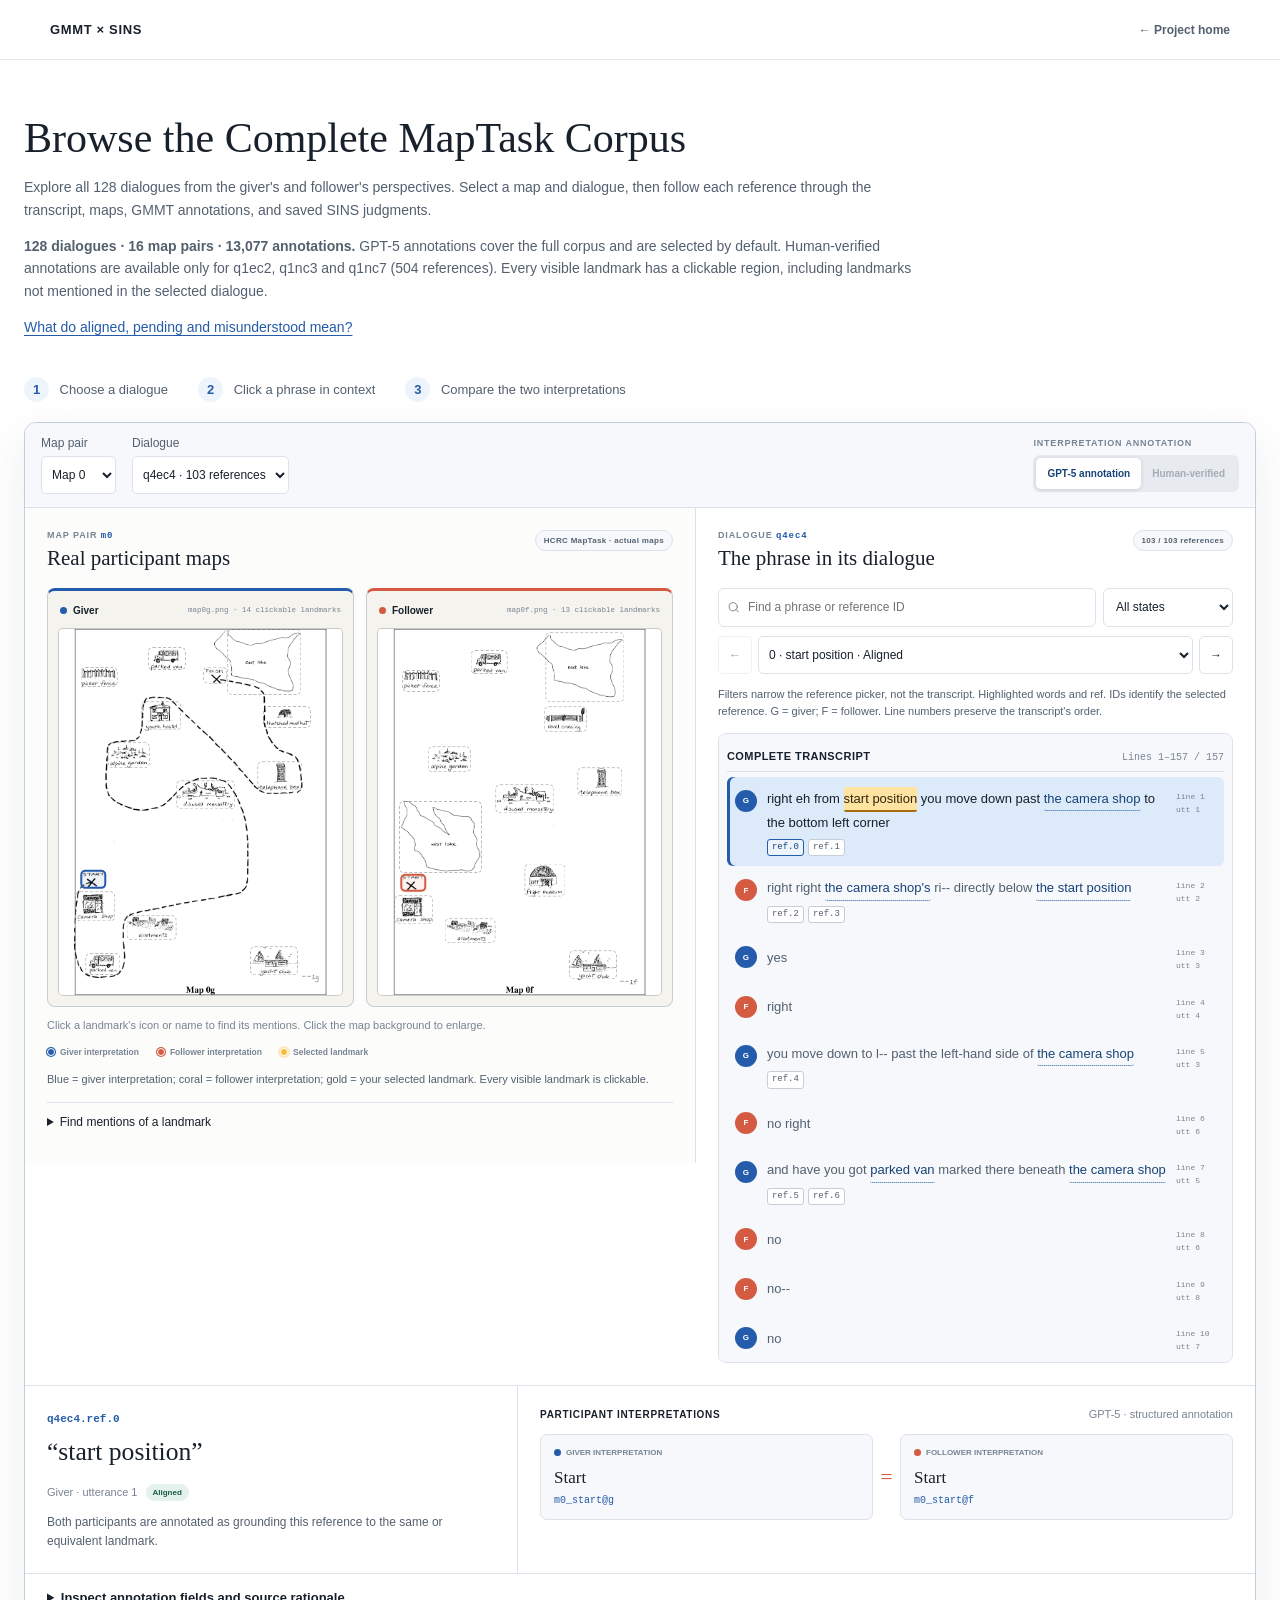
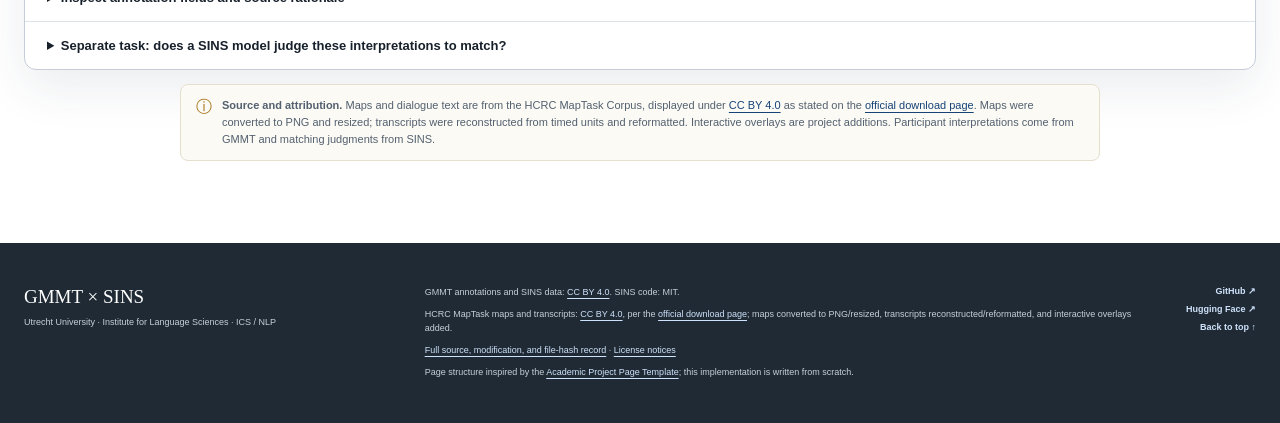
==== commit 745c9651: "Refine corpus browser introduction" ====
--- a/explorer.html
+++ b/explorer.html
@@ -12,7 +12,7 @@
 </head><body class="corpus-page" data-view="corpus">
   <a class="skip-link" href="#explorer">Skip to the corpus browser</a>
   <header class="site-header"><a class="site-mark" href="./index.html">GMMT × SINS</a><nav aria-label="Project navigation"><a href="./index.html">← Project home</a></nav></header>
-  <main id="top"><section class="corpus-intro page-width"><p class="section-number">Complete corpus browser</p><h1>Every dialogue. Both perspectives.</h1><p>Choose a map and a dialogue, then click any underlined reference or its ID. Read the entire transcript alongside the original maps, inspect the annotation cascade, or compare the saved SINS judgments.</p><p><strong>128 dialogues · 16 map pairs · 13,077 annotations.</strong> GPT-5 annotations cover the full corpus and are selected by default. Human-verified annotations are available only for q1ec2, q1nc3 and q1nc7 (504 references). Every visible landmark has a clickable region, including landmarks not mentioned in the selected dialogue.</p><p><a href="./index.html#understanding-states-title">What do aligned, pending and misunderstood mean?</a></p></section>
+  <main id="top"><section class="corpus-intro page-width"><h1>Browse the Complete MapTask Corpus</h1><p>Explore all 128 dialogues from the giver's and follower's perspectives. Select a map and dialogue, then follow each reference through the transcript, maps, GMMT annotations, and saved SINS judgments.</p><p><strong>128 dialogues · 16 map pairs · 13,077 annotations.</strong> GPT-5 annotations cover the full corpus and are selected by default. Human-verified annotations are available only for q1ec2, q1nc3 and q1nc7 (504 references). Every visible landmark has a clickable region, including landmarks not mentioned in the selected dialogue.</p><p><a href="./index.html#understanding-states-title">What do aligned, pending and misunderstood mean?</a></p></section>
         <section id="explorer" class="paper-section demo-section page-width" aria-labelledby="explorer-title">
         <div class="section-heading">
           <span class="section-number">Interactive demo</span>
--- a/styles.css
+++ b/styles.css
@@ -310,14 +310,6 @@
   border-radius: 50%;
   font-family: var(--display);
   font-size: 15px;
-}
-
-.resource-icon.code-icon {
-  width: auto;
-  border: 0;
-  border-radius: 0;
-  font-family: var(--mono);
-  font-size: 12px;
 }
 
 .resource-buttons b,
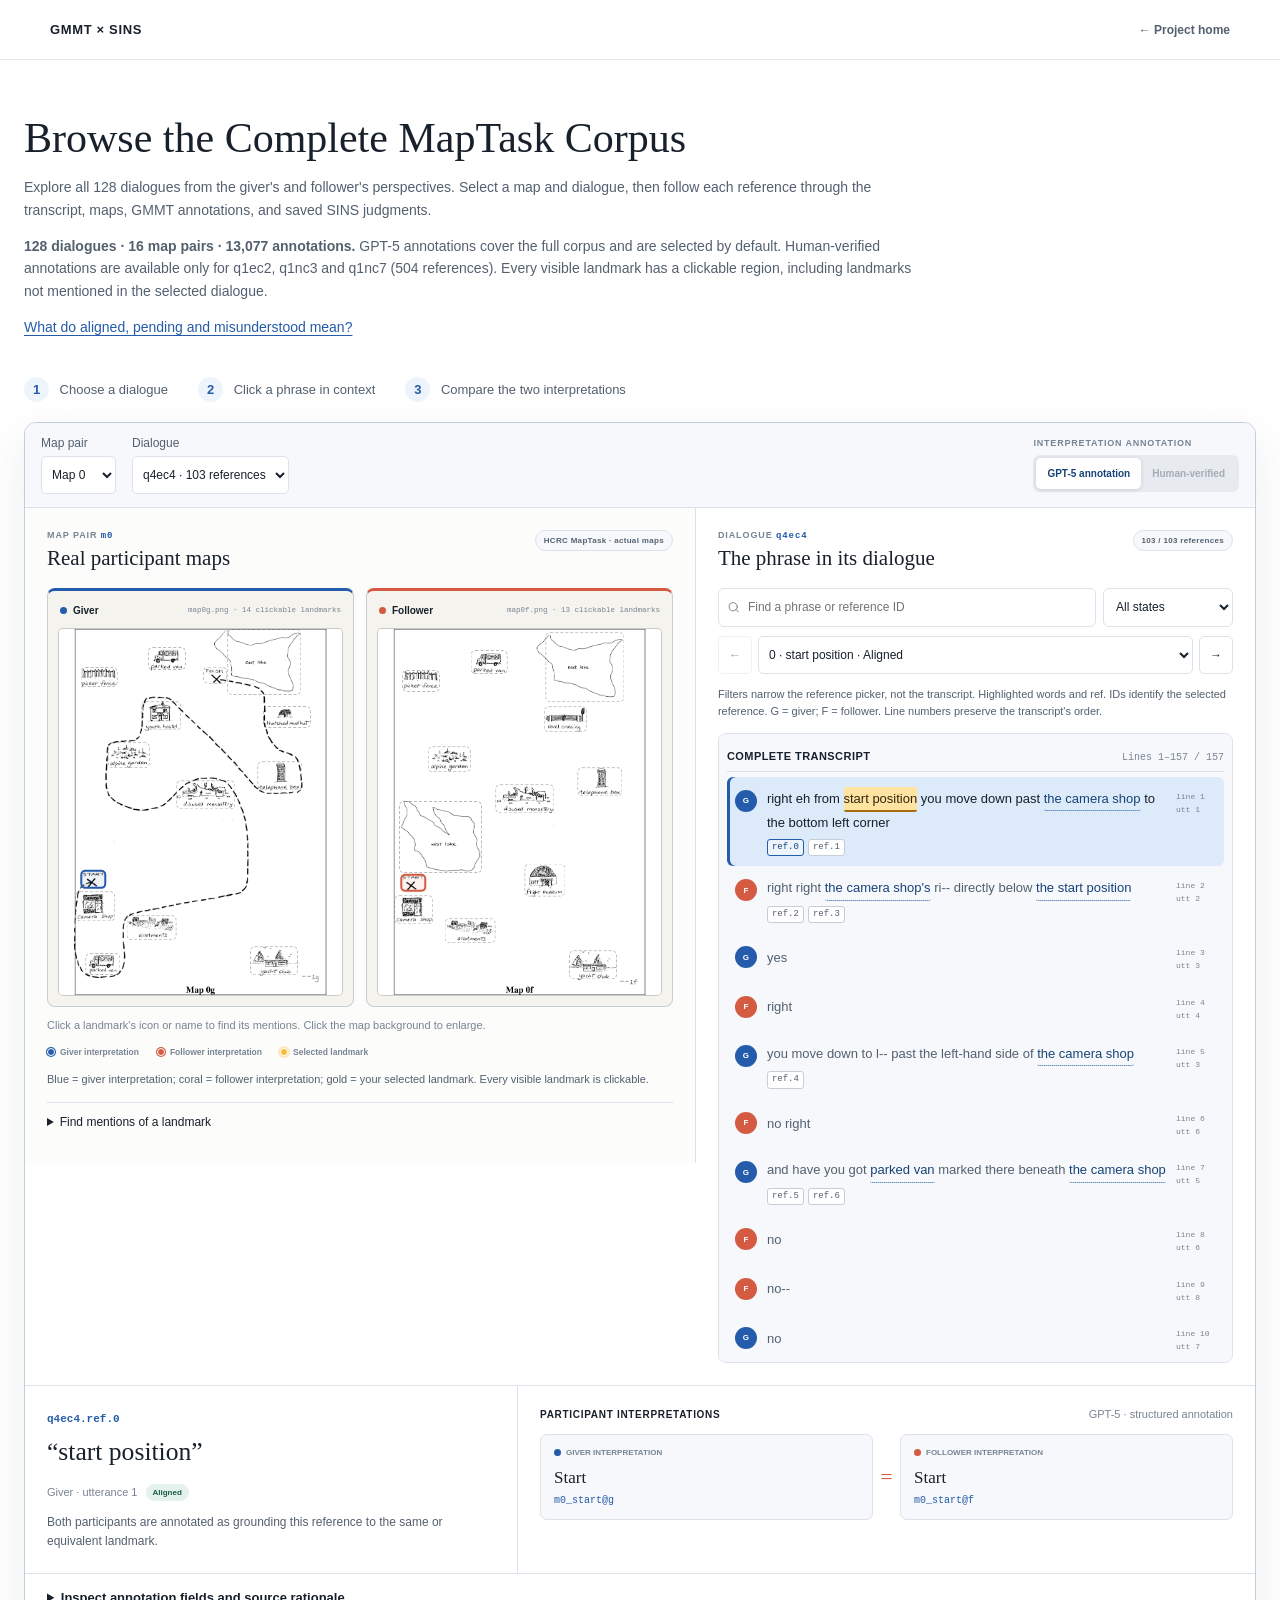
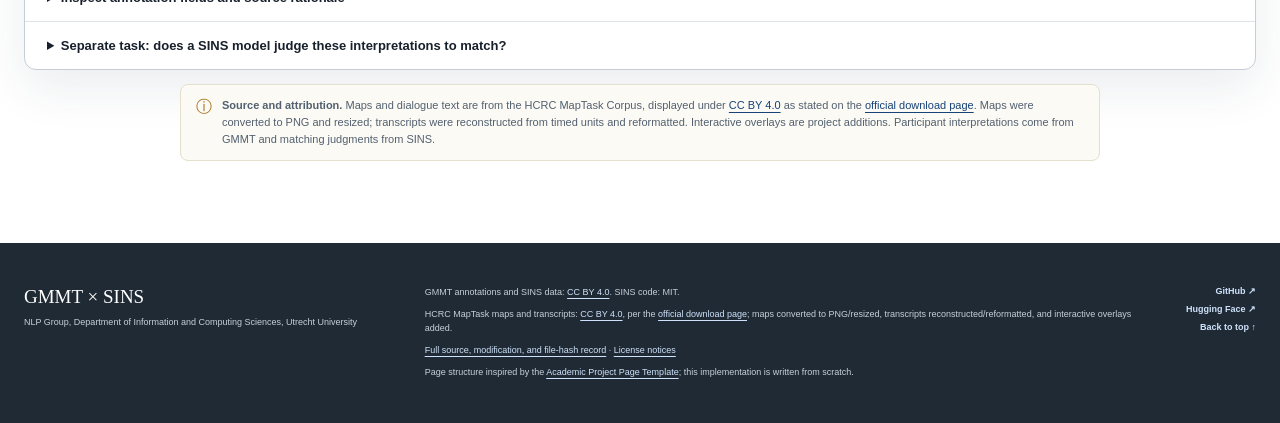
==== commit c33ac547: "Correct Utrecht NLP affiliation" ====
--- a/explorer.html
+++ b/explorer.html
@@ -162,7 +162,7 @@
       <div class="footer-inner page-width">
         <div>
           <strong>GMMT × SINS</strong>
-          <p>Utrecht University · Institute for Language Sciences · ICS / NLP</p>
+          <p>NLP Group, Department of Information and Computing Sciences, Utrecht University</p>
         </div>
         <div class="footer-notes">
           <p>GMMT annotations and SINS data: <a href="https://creativecommons.org/licenses/by/4.0/" target="_blank" rel="noreferrer">CC BY 4.0</a>. SINS code: MIT.</p>
